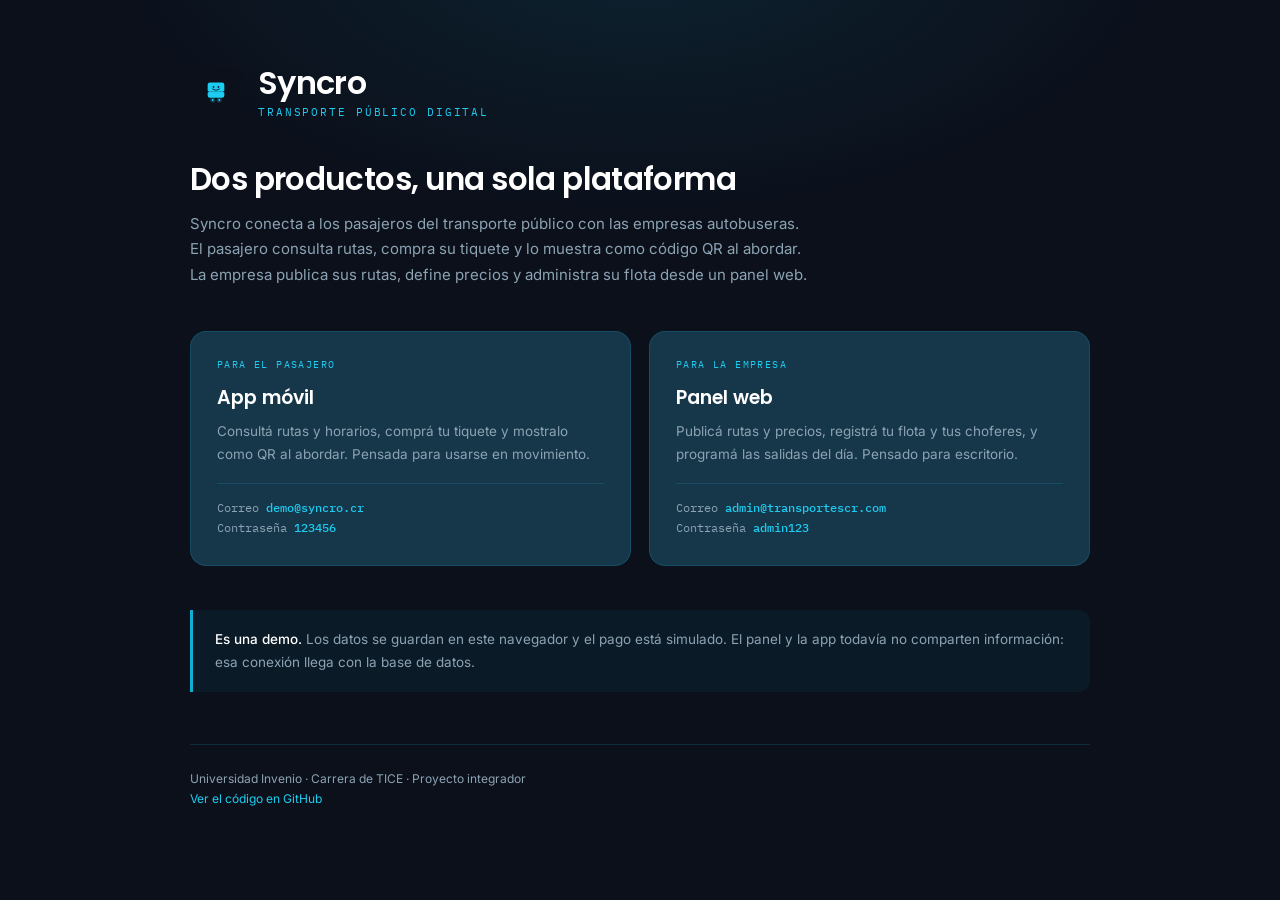
==== index.html @ fa74210a "Primer commit: app de pasajeros, panel de empresas y documentación" ====
<!DOCTYPE html>
<html lang="es">
<head>
<meta charset="UTF-8">
<meta name="viewport" content="width=device-width, initial-scale=1.0">
<meta name="theme-color" content="#0B101B">
<title>Syncro — Plataforma digital de transporte público</title>
<link rel="icon" href="app-pasajeros/assets/icons/logo.svg">
<link rel="preconnect" href="https://fonts.googleapis.com">
<link rel="preconnect" href="https://fonts.gstatic.com" crossorigin>
<link href="https://fonts.googleapis.com/css2?family=Poppins:wght@500;600&family=Inter:wght@400;500&family=IBM+Plex+Mono:wght@400;500&display=swap" rel="stylesheet">
<style>
:root{
  --cian:#1DCDF1; --cian-oscuro:#10B0D4;
  --superficie:#163649; --base:#0B101B;
  --tenue:#8CA3B3; --borde:rgba(29,205,241,.15);
  --display:'Poppins',system-ui,sans-serif;
  --cuerpo:'Inter',system-ui,sans-serif;
  --dato:'IBM Plex Mono',monospace;
}
*{box-sizing:border-box;margin:0;padding:0;}
body{
  background:
    radial-gradient(900px 480px at 50% -8%, rgba(29,205,241,.10), transparent 60%),
    var(--base);
  color:#fff; font-family:var(--cuerpo); min-height:100vh;
  padding:64px 24px 72px;
}
.envoltura{max-width:900px;margin:0 auto;}

.marca{display:flex;align-items:center;gap:16px;margin-bottom:38px;}
.marca img{width:52px;height:58px;object-fit:contain;}
.marca .nom{font-family:var(--display);font-weight:600;font-size:32px;letter-spacing:-.02em;line-height:1;}
.marca .tag{font-family:var(--dato);font-size:10.5px;letter-spacing:.18em;text-transform:uppercase;color:var(--cian);margin-top:6px;}

h1{font-family:var(--display);font-weight:600;font-size:31px;letter-spacing:-.02em;margin-bottom:12px;line-height:1.25;}
.intro{color:var(--tenue);font-size:15px;line-height:1.7;max-width:620px;margin-bottom:44px;}

.tarjetas{display:grid;grid-template-columns:repeat(auto-fit,minmax(280px,1fr));gap:18px;margin-bottom:44px;}
.tarjeta{
  background:var(--superficie);border:1px solid var(--borde);border-radius:16px;
  padding:26px;text-decoration:none;color:inherit;display:block;
  transition:border-color .16s ease, transform .16s ease;
}
.tarjeta:hover{border-color:rgba(29,205,241,.45);transform:translateY(-2px);}
.tarjeta .etq{font-family:var(--dato);font-size:10px;letter-spacing:.14em;text-transform:uppercase;color:var(--cian);margin-bottom:12px;}
.tarjeta h2{font-family:var(--display);font-weight:600;font-size:19px;margin-bottom:8px;}
.tarjeta p{color:var(--tenue);font-size:13.5px;line-height:1.65;margin-bottom:18px;}
.tarjeta .cuenta{
  font-family:var(--dato);font-size:11.5px;color:var(--tenue);
  border-top:1px solid var(--borde);padding-top:14px;line-height:1.8;
}
.tarjeta .cuenta b{color:var(--cian);font-weight:500;}

.nota{
  border-left:3px solid var(--cian-oscuro);
  background:rgba(29,205,241,.05);
  border-radius:0 12px 12px 0;
  padding:18px 22px;font-size:13.5px;color:var(--tenue);line-height:1.7;
}
.nota b{color:#fff;font-weight:500;}

footer{margin-top:52px;padding-top:24px;border-top:1px solid var(--borde);
  font-size:12px;color:var(--tenue);line-height:1.7;}
footer a{color:var(--cian);text-decoration:none;}
footer a:hover{text-decoration:underline;}

@media (max-width:640px){
  body{padding:40px 18px 56px;}
  h1{font-size:25px;}
  .marca .nom{font-size:27px;}
}
</style>
</head>
<body>
<div class="envoltura">

  <div class="marca">
    <img src="app-pasajeros/assets/icons/logo.svg" alt="">
    <div>
      <div class="nom">Syncro</div>
      <div class="tag">Transporte público digital</div>
    </div>
  </div>

  <h1>Dos productos, una sola plataforma</h1>
  <p class="intro">
    Syncro conecta a los pasajeros del transporte público con las empresas autobuseras.
    El pasajero consulta rutas, compra su tiquete y lo muestra como código QR al abordar.
    La empresa publica sus rutas, define precios y administra su flota desde un panel web.
  </p>

  <div class="tarjetas">
    <a class="tarjeta" href="app-pasajeros/index.html">
      <div class="etq">Para el pasajero</div>
      <h2>App móvil</h2>
      <p>Consultá rutas y horarios, comprá tu tiquete y mostralo como QR al abordar. Pensada para usarse en movimiento.</p>
      <div class="cuenta">
        Correo <b>demo@syncro.cr</b><br>
        Contraseña <b>123456</b>
      </div>
    </a>

    <a class="tarjeta" href="panel-empresas/index.html">
      <div class="etq">Para la empresa</div>
      <h2>Panel web</h2>
      <p>Publicá rutas y precios, registrá tu flota y tus choferes, y programá las salidas del día. Pensado para escritorio.</p>
      <div class="cuenta">
        Correo <b>admin@transportescr.com</b><br>
        Contraseña <b>admin123</b>
      </div>
    </a>
  </div>

  <div class="nota">
    <b>Es una demo.</b> Los datos se guardan en este navegador y el pago está simulado.
    El panel y la app todavía no comparten información: esa conexión llega con la base de datos.
  </div>

  <footer>
    Universidad Invenio · Carrera de TICE · Proyecto integrador<br>
    <a href="https://github.com/USUARIO/syncro">Ver el código en GitHub</a>
  </footer>

</div>
</body>
</html>
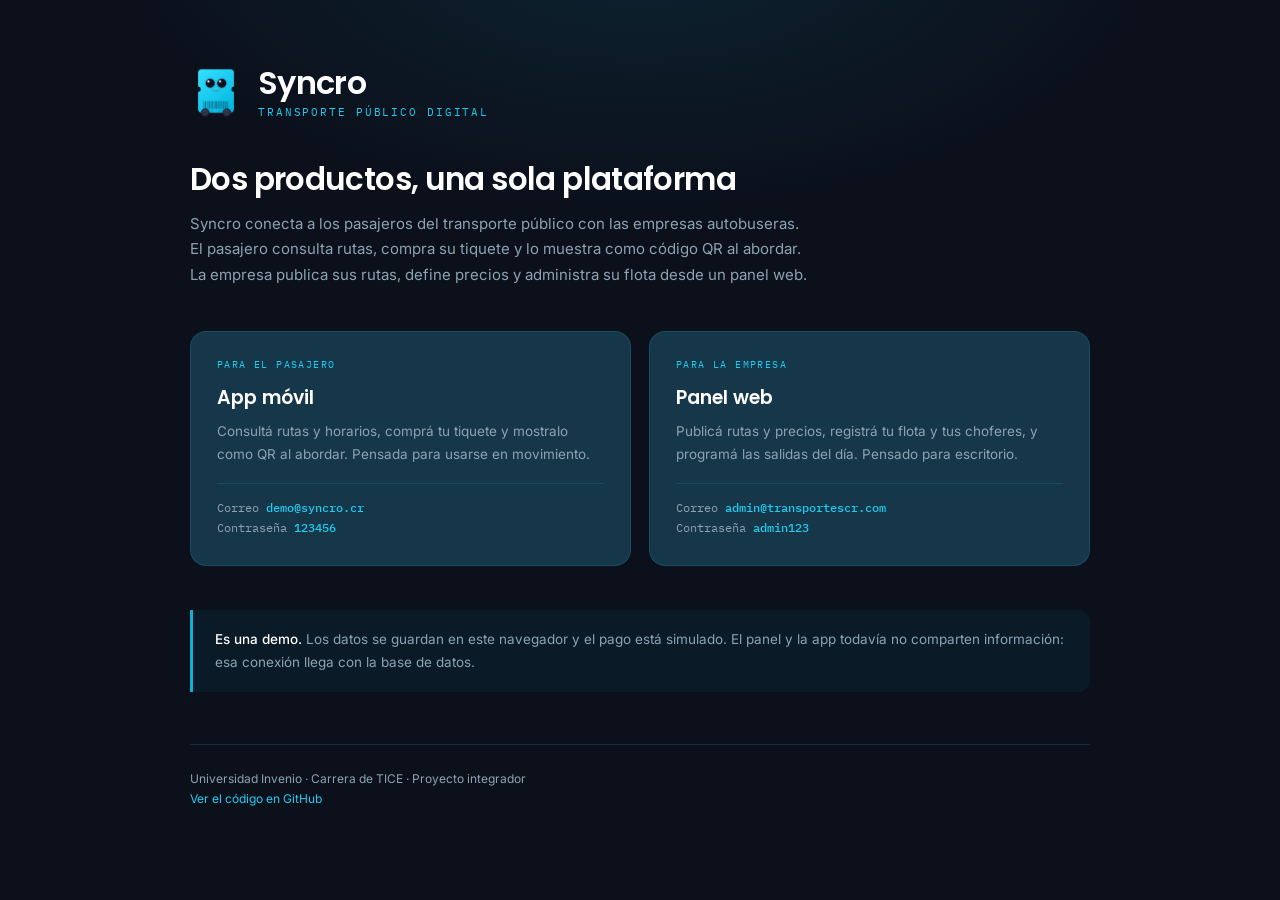
==== commit 16263051: "Logo oficial de la marca en ambas apps" ====
--- a/index.html
+++ b/index.html
@@ -5,7 +5,7 @@
 <meta name="viewport" content="width=device-width, initial-scale=1.0">
 <meta name="theme-color" content="#0B101B">
 <title>Syncro — Plataforma digital de transporte público</title>
-<link rel="icon" href="app-pasajeros/assets/icons/logo.svg">
+<link rel="icon" href="app-pasajeros/assets/icons/logo.png">
 <link rel="preconnect" href="https://fonts.googleapis.com">
 <link rel="preconnect" href="https://fonts.gstatic.com" crossorigin>
 <link href="https://fonts.googleapis.com/css2?family=Poppins:wght@500;600&family=Inter:wght@400;500&family=IBM+Plex+Mono:wght@400;500&display=swap" rel="stylesheet">
@@ -76,7 +76,7 @@
 <div class="envoltura">
 
   <div class="marca">
-    <img src="app-pasajeros/assets/icons/logo.svg" alt="">
+    <img src="app-pasajeros/assets/icons/logo.png" alt="">
     <div>
       <div class="nom">Syncro</div>
       <div class="tag">Transporte público digital</div>
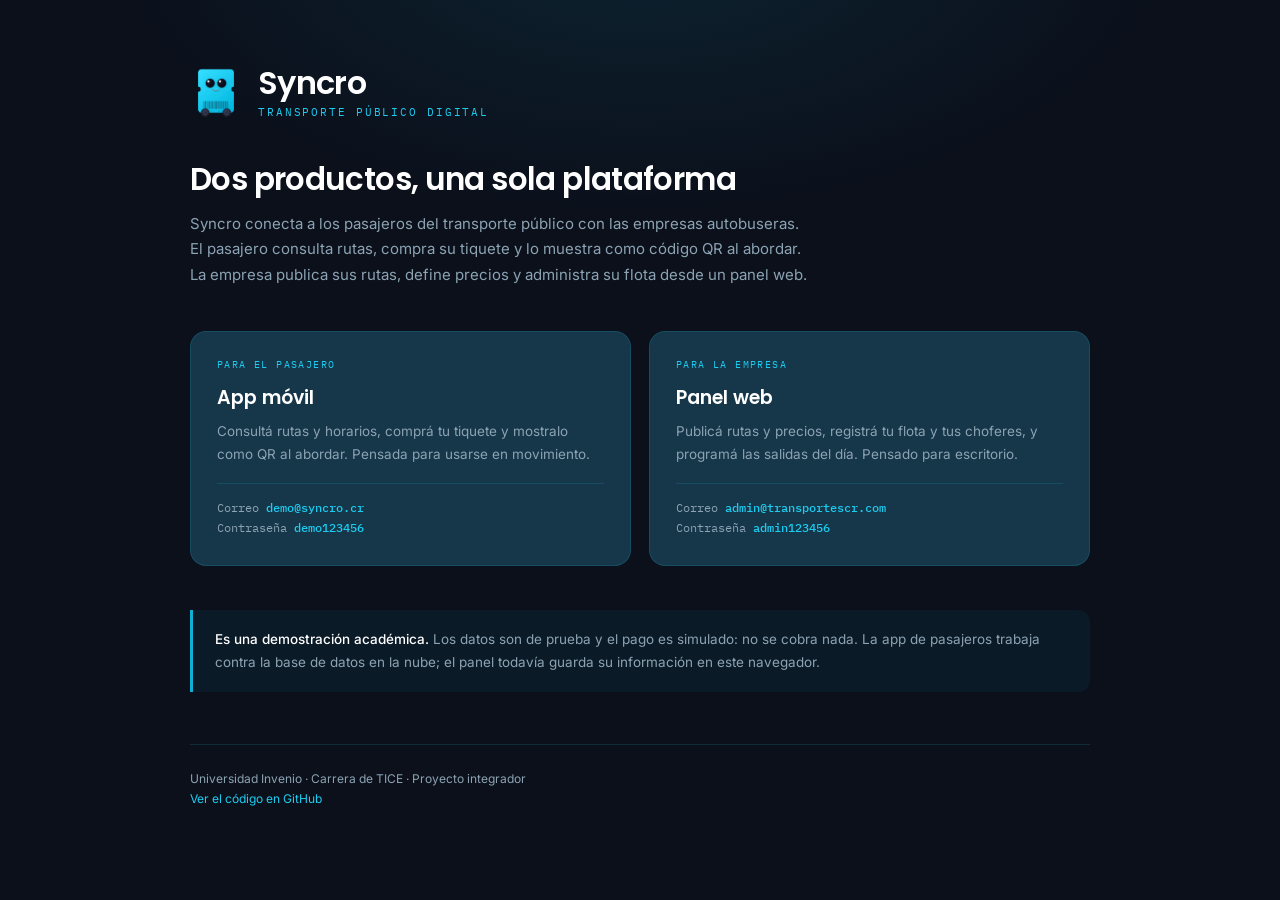
==== commit ec052e39: "Corregidas las credenciales de prueba y la nota de demostración" ====
--- a/index.html
+++ b/index.html
@@ -97,7 +97,7 @@
       <p>Consultá rutas y horarios, comprá tu tiquete y mostralo como QR al abordar. Pensada para usarse en movimiento.</p>
       <div class="cuenta">
         Correo <b>demo@syncro.cr</b><br>
-        Contraseña <b>123456</b>
+        Contraseña <b>demo123456</b>
       </div>
     </a>
 
@@ -107,19 +107,19 @@
       <p>Publicá rutas y precios, registrá tu flota y tus choferes, y programá las salidas del día. Pensado para escritorio.</p>
       <div class="cuenta">
         Correo <b>admin@transportescr.com</b><br>
-        Contraseña <b>admin123</b>
+        Contraseña <b>admin123456</b>
       </div>
     </a>
   </div>
 
   <div class="nota">
-    <b>Es una demo.</b> Los datos se guardan en este navegador y el pago está simulado.
-    El panel y la app todavía no comparten información: esa conexión llega con la base de datos.
+    <b>Es una demostración académica.</b> Los datos son de prueba y el pago es simulado: no se cobra nada.
+    La app de pasajeros trabaja contra la base de datos en la nube; el panel todavía guarda su información en este navegador.
   </div>
 
   <footer>
     Universidad Invenio · Carrera de TICE · Proyecto integrador<br>
-    <a href="https://github.com/USUARIO/syncro">Ver el código en GitHub</a>
+    <a href="https://github.com/chino0408/Syncro">Ver el código en GitHub</a>
   </footer>
 
 </div>
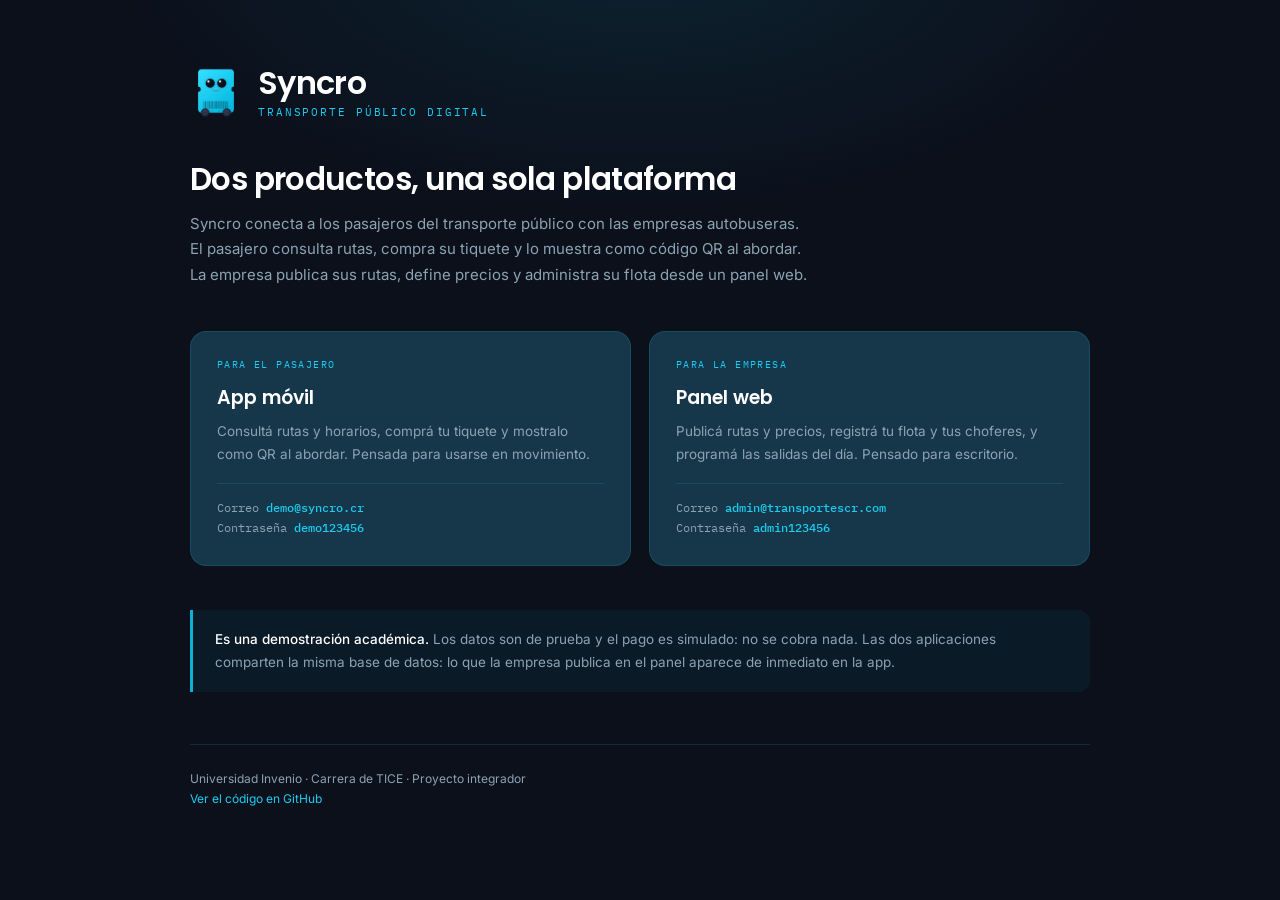
==== commit 8fe2533b: "Conectado el panel de empresas a Supabase" ====
--- a/index.html
+++ b/index.html
@@ -114,7 +114,7 @@
 
   <div class="nota">
     <b>Es una demostración académica.</b> Los datos son de prueba y el pago es simulado: no se cobra nada.
-    La app de pasajeros trabaja contra la base de datos en la nube; el panel todavía guarda su información en este navegador.
+    Las dos aplicaciones comparten la misma base de datos: lo que la empresa publica en el panel aparece de inmediato en la app.
   </div>
 
   <footer>
